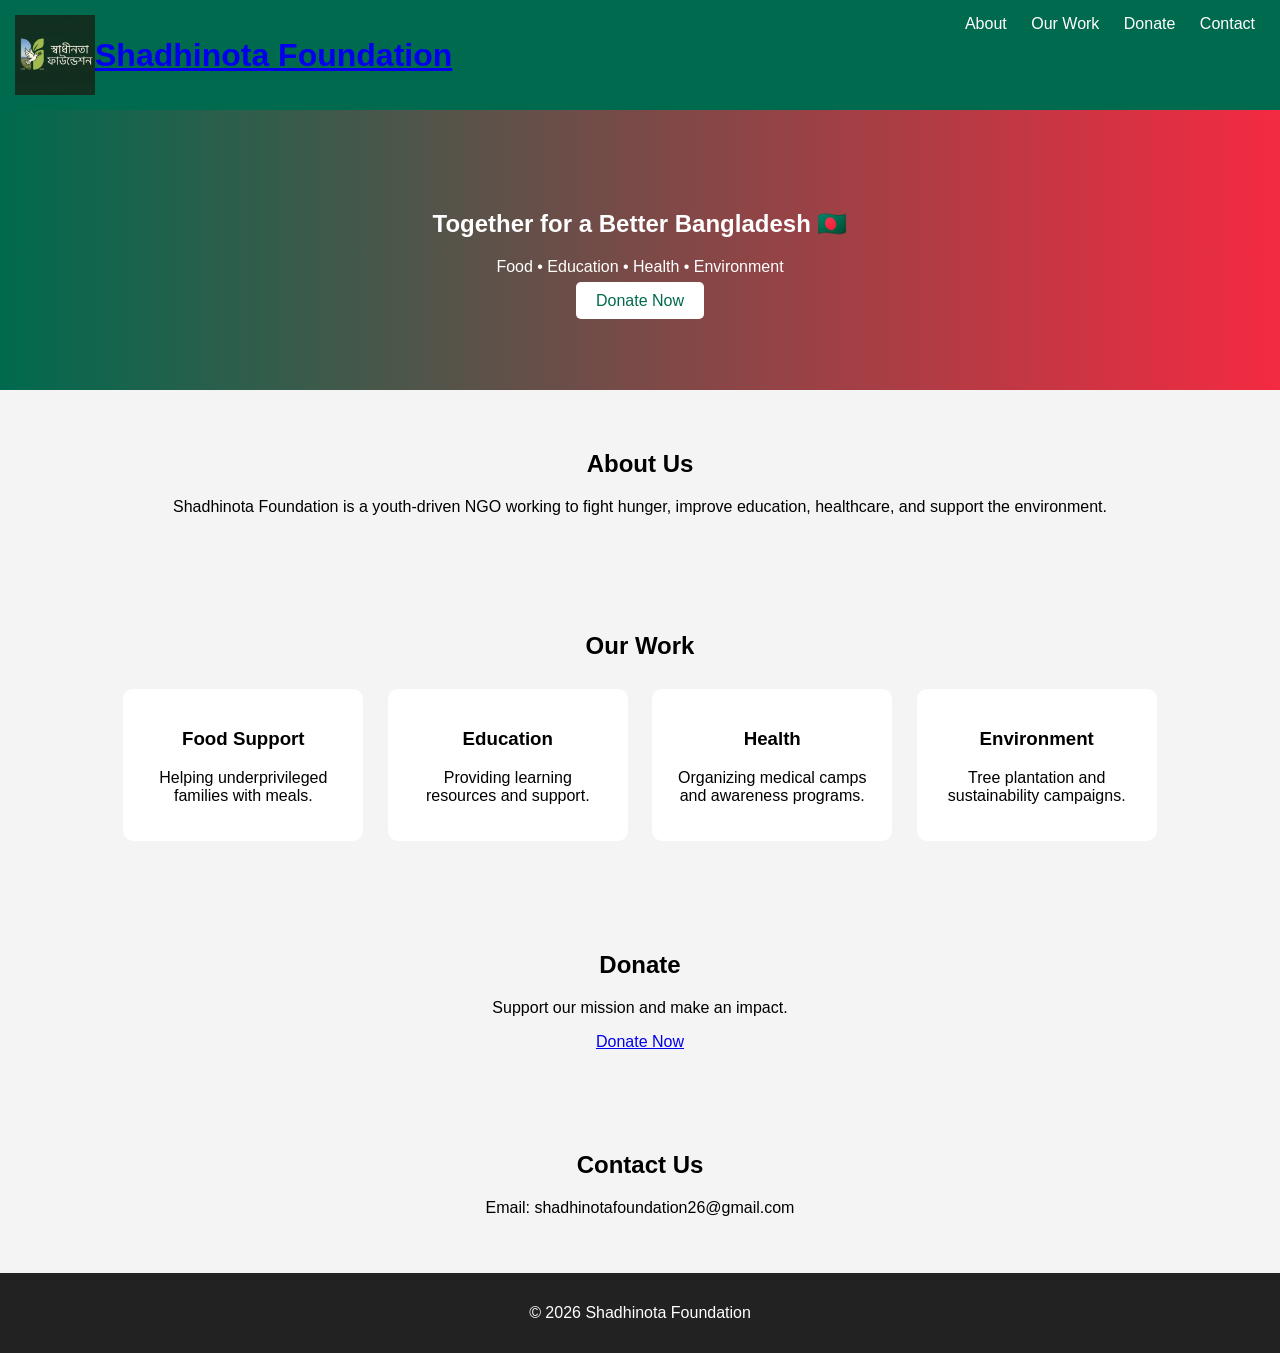
==== index.html @ 9b413566 "Update index.html" ====
<!DOCTYPE html>
<html lang="en">
<head>
    <meta charset="UTF-8">
    <title>Shadhinota Foundation</title>
    <link rel="stylesheet" href="style.css">
</head>

<body>

<header>
    <a href="index.html" class="logo-area">
    <img src="logo.png" alt="Logo">
    <h1>Shadhinota Foundation</h1>
</a>

    <nav>
        <a href="#about">About</a>
        <a href="#work">Our Work</a>
        <a href="#donate">Donate</a>
        <a href="#contact">Contact</a>
    </nav>
</header>

<section class="hero">
    <h2>Together for a Better Bangladesh 🇧🇩</h2>
    <p>Food • Education • Health • Environment</p>
    <a href="#donate" class="btn">Donate Now</a>
</section>

<section id="about">
    <h2>About Us</h2>
    <p>
        Shadhinota Foundation is a youth-driven NGO working to fight hunger,
        improve education, healthcare, and support the environment.
    </p>
</section>

<section id="work">
    <h2>Our Work</h2>

    <div class="card">
        <h3>Food Support</h3>
        <p>Helping underprivileged families with meals.</p>
    </div>

    <div class="card">
        <h3>Education</h3>
        <p>Providing learning resources and support.</p>
    </div>

    <div class="card">
        <h3>Health</h3>
        <p>Organizing medical camps and awareness programs.</p>
    </div>

    <div class="card">
        <h3>Environment</h3>
        <p>Tree plantation and sustainability campaigns.</p>
    </div>

</section>

<section id="donate" class="donate-section">
    <h2>Donate</h2>
    <p>Support our mission and make an impact.</p>

    <a href="donate.html" class="donate-btn">Donate Now</a>
</section>

<section id="contact">
    <h2>Contact Us</h2>
    <p>Email: shadhinotafoundation26@gmail.com</p>
</section>

<footer>
    <p>© 2026 Shadhinota Foundation</p>
</footer>

<script src="script.js"></script>
</body>
</html>
---- style.css ----
body {
    font-family: Arial;
    margin: 0;
    background: #f4f4f4;
}

header {
    background: #006a4e;
    color: white;
    padding: 15px;
    display: flex;
    justify-content: space-between;
}

nav a {
    color: white;
    margin: 10px;
    text-decoration: none;
}

.hero {
    background: linear-gradient(to right, #006a4e, #f42a41);
    color: white;
    text-align: center;
    padding: 80px 20px;
}

.btn {
    background: white;
    color: #006a4e;
    padding: 10px 20px;
    text-decoration: none;
    border-radius: 5px;
}

section {
    padding: 40px;
    text-align: center;
}

.card {
    background: white;
    margin: 10px;
    padding: 20px;
    display: inline-block;
    width: 200px;
    border-radius: 10px;
}

#donate button {
    background: #f42a41;
    color: white;
    padding: 10px 20px;
    border: none;
    border-radius: 5px;
}

footer {
    background: #222;
    color: white;
    text-align: center;
    padding: 15px;
}
.logo-area {
    display: flex;
    align-items: center;
}

.logo-area img {
    height: 80px !important;
    width: auto;
}

.qr-section {
    margin-top: 20px;
}

.qr-section img {
    width: 200px;
    border-radius: 10px;
}
.donate-page {
    text-align: center;
    padding: 50px;
}

.qr-big img {
    width: 300px;
    margin: 20px 0;
    border-radius: 10px;
header {
    padding: 20px 30px;
}
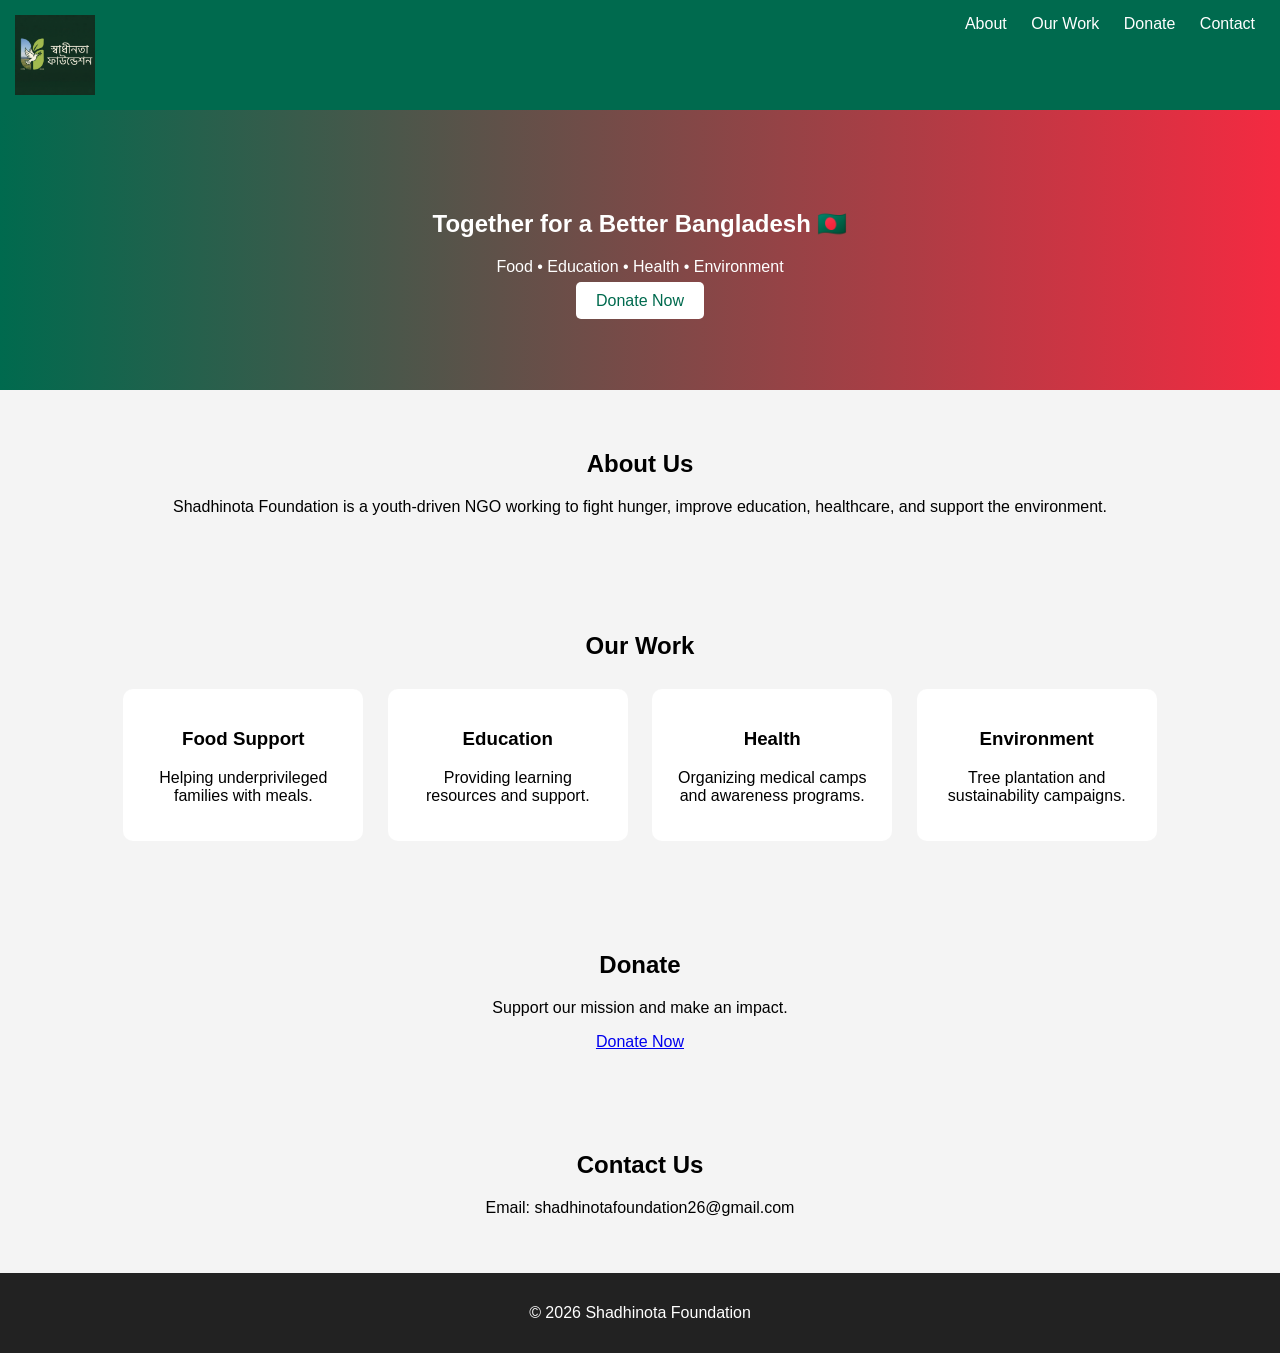
==== commit 896cb088: "Update index.html" ====
--- a/index.html
+++ b/index.html
@@ -11,7 +11,6 @@
 <header>
     <a href="index.html" class="logo-area">
     <img src="logo.png" alt="Logo">
-    <h1>Shadhinota Foundation</h1>
 </a>
 
     <nav>
--- a/style.css
+++ b/style.css
@@ -91,3 +91,35 @@
 header {
     padding: 20px 30px;
 }
+.logo-area {
+    display: flex;
+    align-items: center;
+    text-decoration: none;
+    color: white;
+}
+.logo-area:hover {
+    opacity: 0.8;
+}
+.logo-area {
+    display: flex;
+    align-items: center;
+    text-decoration: none;   /* removes underline */
+    color: white;            /* fixes purple text */
+}
+.logo-area h1 {
+    margin: 0;
+    font-size: 24px;
+    font-weight: bold;
+}
+    .logo-area img {
+    height: 70px;
+    margin-right: 12px;
+}
+    header {
+    background: #006a4e;
+    padding: 15px 30px;
+}
+
+.logo-area:hover {
+    opacity: 0.9;
+}
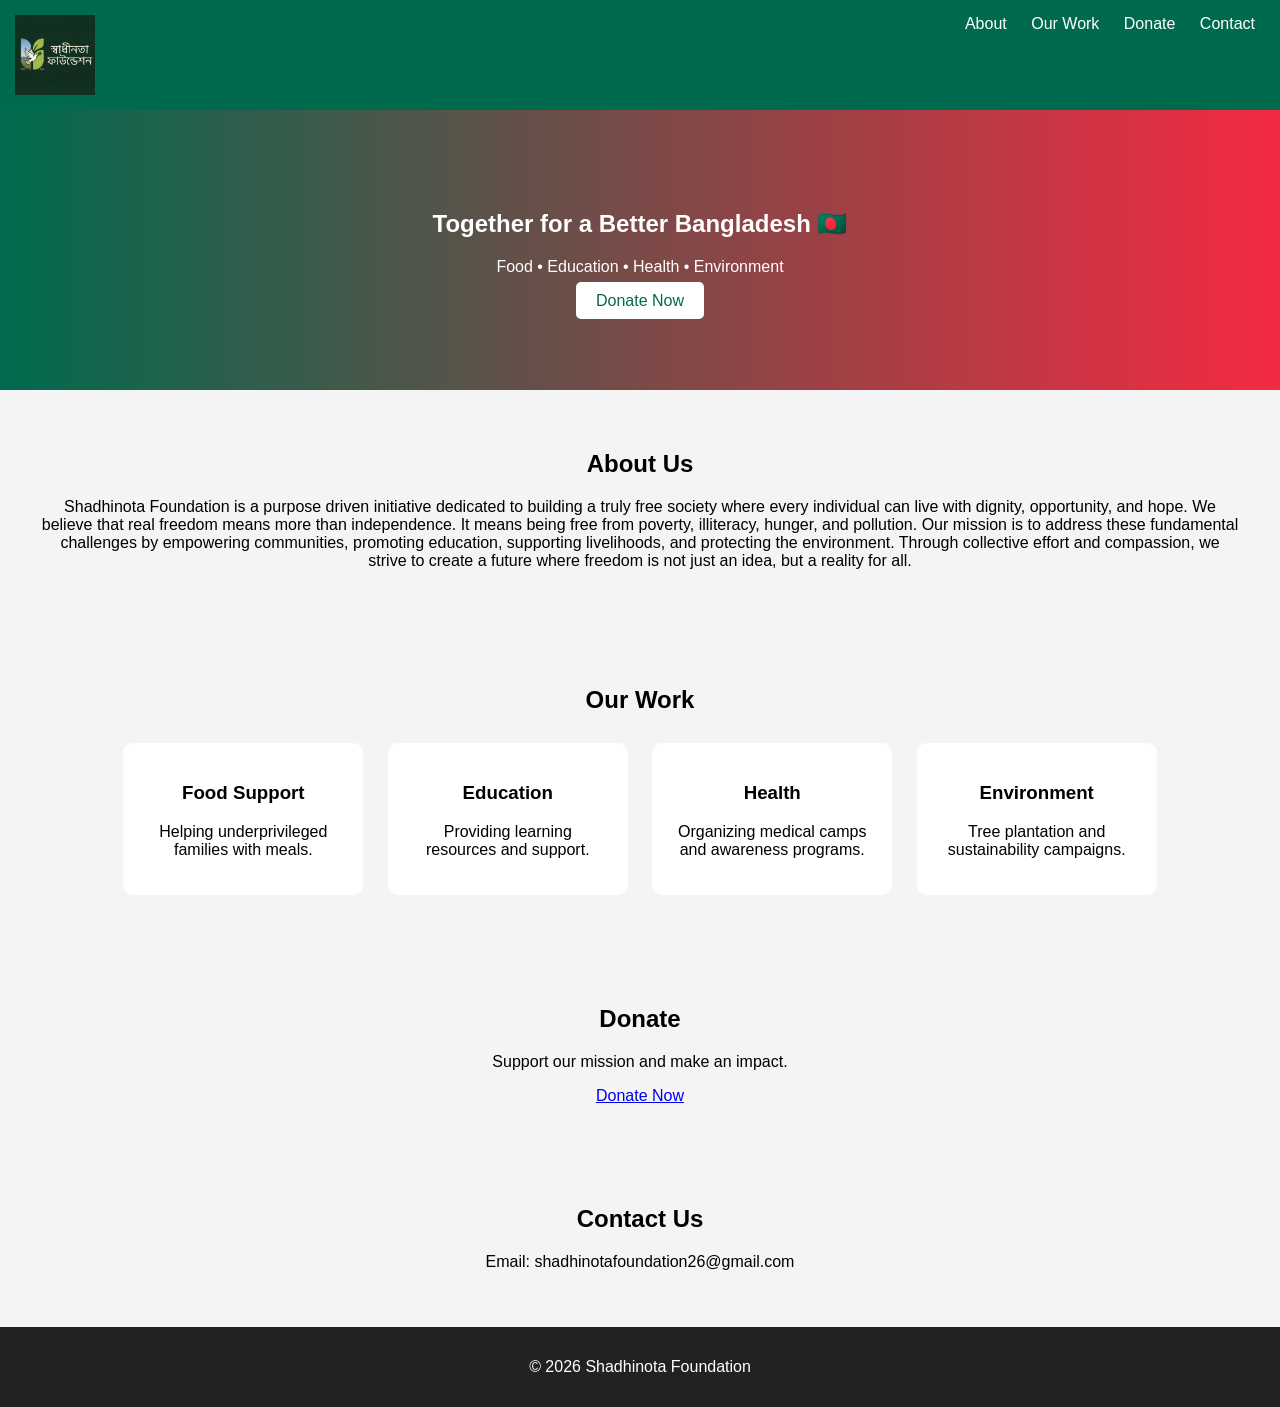
==== commit e48f9f50: "Update index.html" ====
--- a/index.html
+++ b/index.html
@@ -30,8 +30,8 @@
 <section id="about">
     <h2>About Us</h2>
     <p>
-        Shadhinota Foundation is a youth-driven NGO working to fight hunger,
-        improve education, healthcare, and support the environment.
+        Shadhinota Foundation is a purpose driven initiative dedicated to building a truly free society where every individual can live with dignity, opportunity, and hope. We believe that real freedom means more than independence. It means being free from poverty, illiteracy, hunger, and pollution. Our mission is to address these fundamental challenges by empowering communities, promoting education, supporting livelihoods, and protecting the environment. Through collective effort and compassion, we strive to create a future where freedom is not just an idea, but a reality for all.
+
     </p>
 </section>
 
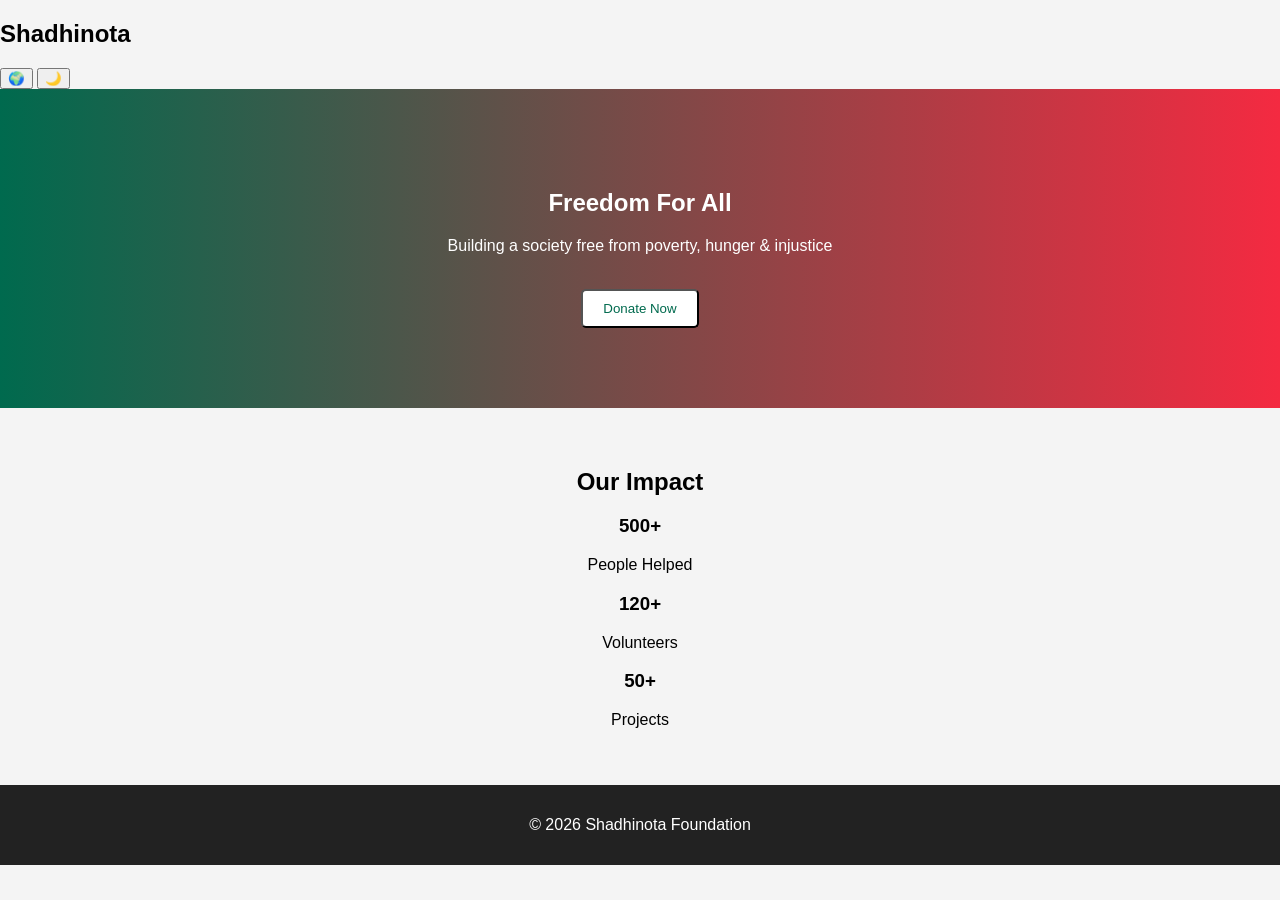
==== commit 27c34560: "Test index.html" ====
--- a/index.html
+++ b/index.html
@@ -1,75 +1,54 @@
 <!DOCTYPE html>
 <html lang="en">
 <head>
-    <meta charset="UTF-8">
-    <title>Shadhinota Foundation</title>
-    <link rel="stylesheet" href="style.css">
+<meta charset="UTF-8">
+<meta name="viewport" content="width=device-width, initial-scale=1.0">
+<title>Shadhinota Foundation</title>
+
+<link rel="stylesheet" href="style.css">
+<link href="https://fonts.googleapis.com/css2?family=Poppins:wght@300;400;600;700&display=swap" rel="stylesheet">
 </head>
 
 <body>
 
-<header>
-    <a href="index.html" class="logo-area">
-    <img src="logo.png" alt="Logo">
-</a>
+<nav>
+    <h2 onclick="scrollTop()">Shadhinota</h2>
+    <div>
+        <button onclick="toggleLang()">🌍</button>
+        <button onclick="toggleDark()">🌙</button>
+    </div>
+</nav>
 
-    <nav>
-        <a href="#about">About</a>
-        <a href="#work">Our Work</a>
-        <a href="#donate">Donate</a>
-        <a href="#contact">Contact</a>
-    </nav>
-</header>
-
+<!-- HERO -->
 <section class="hero">
-    <h2>Together for a Better Bangladesh 🇧🇩</h2>
-    <p>Food • Education • Health • Environment</p>
-    <a href="#donate" class="btn">Donate Now</a>
+    <div>
+        <h1 id="title">Freedom For All</h1>
+        <p id="subtitle">Building a society free from poverty, hunger & injustice</p>
+        <br>
+        <a href="donate.html"><button class="btn">Donate Now</button></a>
+    </div>
 </section>
 
-<section id="about">
-    <h2>About Us</h2>
-    <p>
-        Shadhinota Foundation is a purpose driven initiative dedicated to building a truly free society where every individual can live with dignity, opportunity, and hope. We believe that real freedom means more than independence. It means being free from poverty, illiteracy, hunger, and pollution. Our mission is to address these fundamental challenges by empowering communities, promoting education, supporting livelihoods, and protecting the environment. Through collective effort and compassion, we strive to create a future where freedom is not just an idea, but a reality for all.
+<!-- IMPACT -->
+<section class="section">
+    <h2 id="impactTitle">Our Impact</h2>
 
-    </p>
-</section>
+    <div class="dashboard">
+        <div class="box">
+            <h3>500+</h3>
+            <p id="p1">People Helped</p>
+        </div>
 
-<section id="work">
-    <h2>Our Work</h2>
+        <div class="box">
+            <h3>120+</h3>
+            <p id="p2">Volunteers</p>
+        </div>
 
-    <div class="card">
-        <h3>Food Support</h3>
-        <p>Helping underprivileged families with meals.</p>
+        <div class="box">
+            <h3>50+</h3>
+            <p id="p3">Projects</p>
+        </div>
     </div>
-
-    <div class="card">
-        <h3>Education</h3>
-        <p>Providing learning resources and support.</p>
-    </div>
-
-    <div class="card">
-        <h3>Health</h3>
-        <p>Organizing medical camps and awareness programs.</p>
-    </div>
-
-    <div class="card">
-        <h3>Environment</h3>
-        <p>Tree plantation and sustainability campaigns.</p>
-    </div>
-
-</section>
-
-<section id="donate" class="donate-section">
-    <h2>Donate</h2>
-    <p>Support our mission and make an impact.</p>
-
-    <a href="donate.html" class="donate-btn">Donate Now</a>
-</section>
-
-<section id="contact">
-    <h2>Contact Us</h2>
-    <p>Email: shadhinotafoundation26@gmail.com</p>
 </section>
 
 <footer>
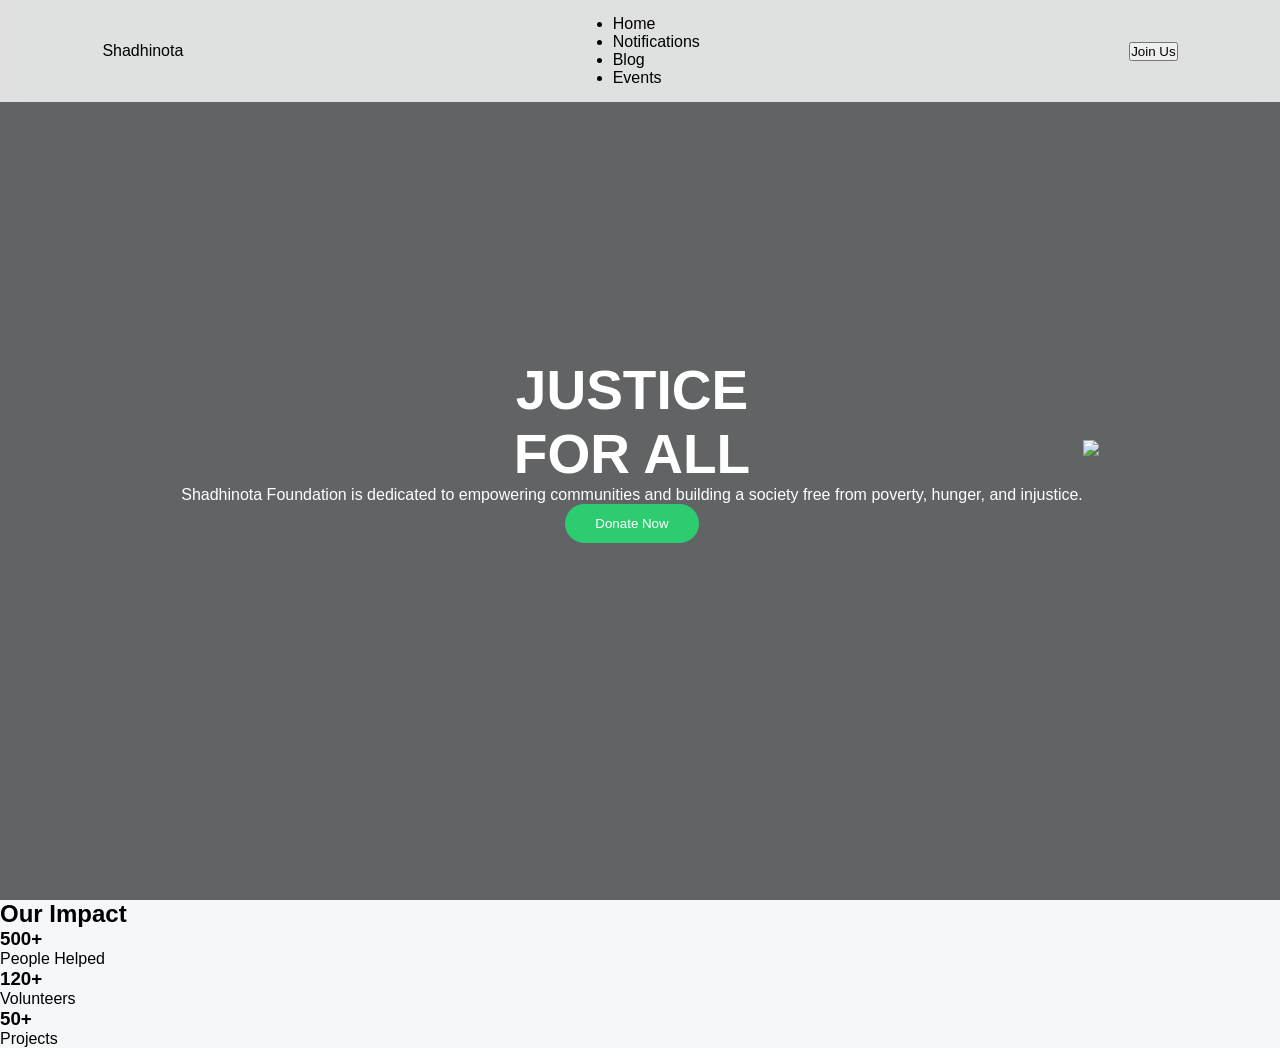
==== commit de933c58: "Update index.html" ====
--- a/index.html
+++ b/index.html
@@ -11,50 +11,59 @@
 
 <body>
 
-<nav>
-    <h2 onclick="scrollTop()">Shadhinota</h2>
-    <div>
-        <button onclick="toggleLang()">🌍</button>
-        <button onclick="toggleDark()">🌙</button>
+<!-- NAVBAR -->
+<nav class="navbar">
+    <div class="logo">Shadhinota</div>
+
+    <ul class="nav-links">
+        <li>Home</li>
+        <li>Notifications</li>
+        <li>Blog</li>
+        <li>Events</li>
+    </ul>
+
+    <div class="nav-right">
+        <a href="donate.html"><button class="join-btn">Join Us</button></a>
     </div>
 </nav>
 
 <!-- HERO -->
 <section class="hero">
-    <div>
-        <h1 id="title">Freedom For All</h1>
-        <p id="subtitle">Building a society free from poverty, hunger & injustice</p>
-        <br>
+    <div class="hero-content">
+        <h1>JUSTICE<br>FOR ALL</h1>
+        <p>
+            Shadhinota Foundation is dedicated to empowering communities
+            and building a society free from poverty, hunger, and injustice.
+        </p>
         <a href="donate.html"><button class="btn">Donate Now</button></a>
+    </div>
+
+    <div class="hero-image">
+        <img src="https://images.unsplash.com/photo-1607746882042-944635dfe10e">
     </div>
 </section>
 
 <!-- IMPACT -->
-<section class="section">
-    <h2 id="impactTitle">Our Impact</h2>
+<section class="impact">
+    <h2>Our Impact</h2>
 
-    <div class="dashboard">
-        <div class="box">
+    <div class="impact-grid">
+        <div class="impact-box">
             <h3>500+</h3>
-            <p id="p1">People Helped</p>
+            <p>People Helped</p>
         </div>
 
-        <div class="box">
+        <div class="impact-box">
             <h3>120+</h3>
-            <p id="p2">Volunteers</p>
+            <p>Volunteers</p>
         </div>
 
-        <div class="box">
+        <div class="impact-box">
             <h3>50+</h3>
-            <p id="p3">Projects</p>
+            <p>Projects</p>
         </div>
     </div>
 </section>
 
-<footer>
-    <p>© 2026 Shadhinota Foundation</p>
-</footer>
-
-<script src="script.js"></script>
 </body>
 </html>
--- a/style.css
+++ b/style.css
@@ -1,125 +1,148 @@
-body {
-    font-family: Arial;
-    margin: 0;
-    background: #f4f4f4;
+*{
+margin:0;
+padding:0;
+box-sizing:border-box;
+font-family:'Poppins',sans-serif;
 }
 
-header {
-    background: #006a4e;
-    color: white;
-    padding: 15px;
-    display: flex;
-    justify-content: space-between;
+body{
+background:#f5f7fa;
+transition:.3s;
 }
 
-nav a {
-    color: white;
-    margin: 10px;
-    text-decoration: none;
+.dark{
+background:#121212;
+color:white;
 }
 
-.hero {
-    background: linear-gradient(to right, #006a4e, #f42a41);
-    color: white;
-    text-align: center;
-    padding: 80px 20px;
+/* NAV */
+nav{
+position:fixed;
+width:100%;
+padding:15px 8%;
+display:flex;
+justify-content:space-between;
+align-items:center;
+background:rgba(255,255,255,0.8);
+backdrop-filter:blur(10px);
+z-index:1000;
 }
 
-.btn {
-    background: white;
-    color: #006a4e;
-    padding: 10px 20px;
-    text-decoration: none;
-    border-radius: 5px;
+.dark nav{
+background:rgba(0,0,0,0.7);
 }
 
-section {
-    padding: 40px;
-    text-align: center;
+nav h2{
+cursor:pointer;
+color:#2ecc71;
 }
 
-.card {
-    background: white;
-    margin: 10px;
-    padding: 20px;
-    display: inline-block;
-    width: 200px;
-    border-radius: 10px;
+/* HERO */
+.hero{
+height:100vh;
+background:linear-gradient(rgba(0,0,0,.6),rgba(0,0,0,.6)),
+url('https://images.unsplash.com/photo-1524492412937-b28074a5d7da');
+background-size:cover;
+background-position:center;
+display:flex;
+justify-content:center;
+align-items:center;
+text-align:center;
+color:white;
+padding:20px;
 }
 
-#donate button {
-    background: #f42a41;
-    color: white;
-    padding: 10px 20px;
-    border: none;
-    border-radius: 5px;
+.hero h1{
+font-size:55px;
 }
 
-footer {
-    background: #222;
-    color: white;
-    text-align: center;
-    padding: 15px;
-}
-.logo-area {
-    display: flex;
-    align-items: center;
+.btn{
+padding:12px 30px;
+background:#2ecc71;
+border:none;
+border-radius:30px;
+color:white;
+cursor:pointer;
+transition:.3s;
 }
 
-.logo-area img {
-    height: 80px !important;
-    width: auto;
+.btn:hover{
+transform:scale(1.05);
 }
 
-.qr-section {
-    margin-top: 20px;
+/* SECTION */
+.section{
+padding:120px 10%;
+text-align:center;
 }
 
-.qr-section img {
-    width: 200px;
-    border-radius: 10px;
-}
-.donate-page {
-    text-align: center;
-    padding: 50px;
+/* DASHBOARD */
+.dashboard{
+display:flex;
+justify-content:center;
+gap:30px;
+flex-wrap:wrap;
 }
 
-.qr-big img {
-    width: 300px;
-    margin: 20px 0;
-    border-radius: 10px;
-header {
-    padding: 20px 30px;
-}
-.logo-area {
-    display: flex;
-    align-items: center;
-    text-decoration: none;
-    color: white;
-}
-.logo-area:hover {
-    opacity: 0.8;
-}
-.logo-area {
-    display: flex;
-    align-items: center;
-    text-decoration: none;   /* removes underline */
-    color: white;            /* fixes purple text */
-}
-.logo-area h1 {
-    margin: 0;
-    font-size: 24px;
-    font-weight: bold;
-}
-    .logo-area img {
-    height: 70px;
-    margin-right: 12px;
-}
-    header {
-    background: #006a4e;
-    padding: 15px 30px;
+.box{
+background:white;
+padding:30px;
+border-radius:20px;
+box-shadow:0 10px 30px rgba(0,0,0,.08);
+width:220px;
+transition:.3s;
 }
 
-.logo-area:hover {
-    opacity: 0.9;
+.box:hover{
+transform:translateY(-10px);
 }
+
+.dark .box{
+background:#1e1e1e;
+}
+
+/* DONATE PAGE */
+.donate-container{
+display:flex;
+gap:30px;
+justify-content:center;
+flex-wrap:wrap;
+margin-top:40px;
+}
+
+.donate-card{
+background:white;
+padding:30px;
+border-radius:20px;
+box-shadow:0 10px 30px rgba(0,0,0,.08);
+width:280px;
+transition:.3s;
+}
+
+.donate-card:hover{
+transform:translateY(-10px);
+}
+
+.donate-card img{
+width:200px;
+margin:15px 0;
+}
+
+.copy{
+background:#eee;
+padding:10px;
+border-radius:10px;
+cursor:pointer;
+}
+
+.dark .donate-card{
+background:#1e1e1e;
+}
+
+/* FOOTER */
+footer{
+background:#111;
+color:white;
+padding:20px;
+text-align:center;
+}
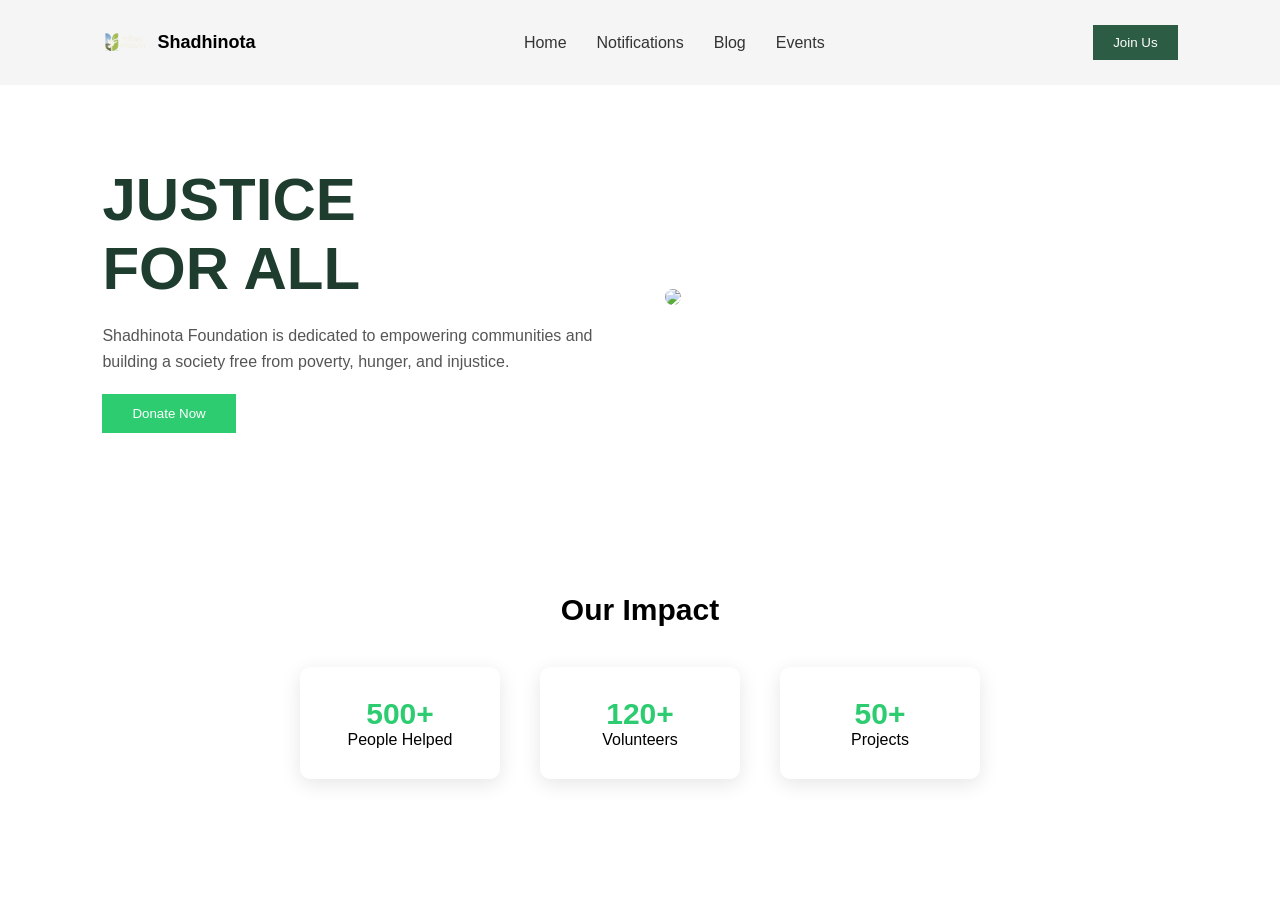
==== commit 3a29b105: "Update index.html" ====
--- a/index.html
+++ b/index.html
@@ -13,7 +13,11 @@
 
 <!-- NAVBAR -->
 <nav class="navbar">
-    <div class="logo">Shadhinota</div>
+    
+    <div class="logo-container">
+        <img src="logo.png" class="logo-img">
+        <span class="logo-text">Shadhinota</span>
+    </div>
 
     <ul class="nav-links">
         <li>Home</li>
@@ -23,8 +27,11 @@
     </ul>
 
     <div class="nav-right">
-        <a href="donate.html"><button class="join-btn">Join Us</button></a>
+        <a href="donate.html">
+            <button class="join-btn">Join Us</button>
+        </a>
     </div>
+
 </nav>
 
 <!-- HERO -->
--- a/style.css
+++ b/style.css
@@ -5,144 +5,126 @@
 font-family:'Poppins',sans-serif;
 }
 
-body{
-background:#f5f7fa;
-transition:.3s;
-}
-
-.dark{
-background:#121212;
-color:white;
-}
-
-/* NAV */
-nav{
-position:fixed;
-width:100%;
-padding:15px 8%;
+/* NAVBAR */
+.navbar{
 display:flex;
 justify-content:space-between;
 align-items:center;
-background:rgba(255,255,255,0.8);
-backdrop-filter:blur(10px);
-z-index:1000;
+padding:20px 8%;
+background:#f5f5f5;
 }
 
-.dark nav{
-background:rgba(0,0,0,0.7);
+.logo{
+font-weight:700;
+font-size:20px;
 }
 
-nav h2{
-cursor:pointer;
-color:#2ecc71;
+.nav-links{
+display:flex;
+gap:30px;
+list-style:none;
 }
 
-/* HERO */
-.hero{
-height:100vh;
-background:linear-gradient(rgba(0,0,0,.6),rgba(0,0,0,.6)),
-url('https://images.unsplash.com/photo-1524492412937-b28074a5d7da');
-background-size:cover;
-background-position:center;
-display:flex;
-justify-content:center;
-align-items:center;
-text-align:center;
-color:white;
-padding:20px;
+.nav-links li{
+cursor:pointer;
+color:#333;
 }
 
-.hero h1{
-font-size:55px;
+.join-btn{
+background:#2d5c44;
+color:white;
+padding:10px 20px;
+border:none;
+cursor:pointer;
+}
+
+/* HERO SECTION */
+.hero{
+display:flex;
+align-items:center;
+justify-content:space-between;
+padding:80px 8%;
+gap:50px;
+}
+
+.hero-content{
+flex:1;
+}
+
+.hero-content h1{
+font-size:60px;
+font-weight:700;
+color:#1e3d2f;
+}
+
+.hero-content p{
+margin:20px 0;
+color:#555;
+line-height:1.6;
 }
 
 .btn{
 padding:12px 30px;
 background:#2ecc71;
 border:none;
-border-radius:30px;
 color:white;
 cursor:pointer;
-transition:.3s;
 }
 
-.btn:hover{
-transform:scale(1.05);
+/* IMAGE SIDE */
+.hero-image{
+flex:1;
 }
 
-/* SECTION */
-.section{
-padding:120px 10%;
+.hero-image img{
+width:100%;
+border-radius:10px;
+}
+
+/* IMPACT */
+.impact{
+padding:80px 8%;
 text-align:center;
 }
 
-/* DASHBOARD */
-.dashboard{
+.impact h2{
+font-size:30px;
+margin-bottom:40px;
+}
+
+.impact-grid{
 display:flex;
 justify-content:center;
-gap:30px;
+gap:40px;
 flex-wrap:wrap;
 }
 
-.box{
+.impact-box{
 background:white;
 padding:30px;
-border-radius:20px;
-box-shadow:0 10px 30px rgba(0,0,0,.08);
-width:220px;
-transition:.3s;
+border-radius:10px;
+box-shadow:0 5px 20px rgba(0,0,0,0.1);
+width:200px;
 }
 
-.box:hover{
-transform:translateY(-10px);
+.impact-box h3{
+font-size:30px;
+color:#2ecc71;
+}
+/* LOGO */
+.logo-container{
+display:flex;
+align-items:center;
+gap:10px;
 }
 
-.dark .box{
-background:#1e1e1e;
+.logo-img{
+width:45px;
+height:45px;
+object-fit:contain;
 }
 
-/* DONATE PAGE */
-.donate-container{
-display:flex;
-gap:30px;
-justify-content:center;
-flex-wrap:wrap;
-margin-top:40px;
+.logo-text{
+font-weight:600;
+font-size:18px;
 }
-
-.donate-card{
-background:white;
-padding:30px;
-border-radius:20px;
-box-shadow:0 10px 30px rgba(0,0,0,.08);
-width:280px;
-transition:.3s;
-}
-
-.donate-card:hover{
-transform:translateY(-10px);
-}
-
-.donate-card img{
-width:200px;
-margin:15px 0;
-}
-
-.copy{
-background:#eee;
-padding:10px;
-border-radius:10px;
-cursor:pointer;
-}
-
-.dark .donate-card{
-background:#1e1e1e;
-}
-
-/* FOOTER */
-footer{
-background:#111;
-color:white;
-padding:20px;
-text-align:center;
-}
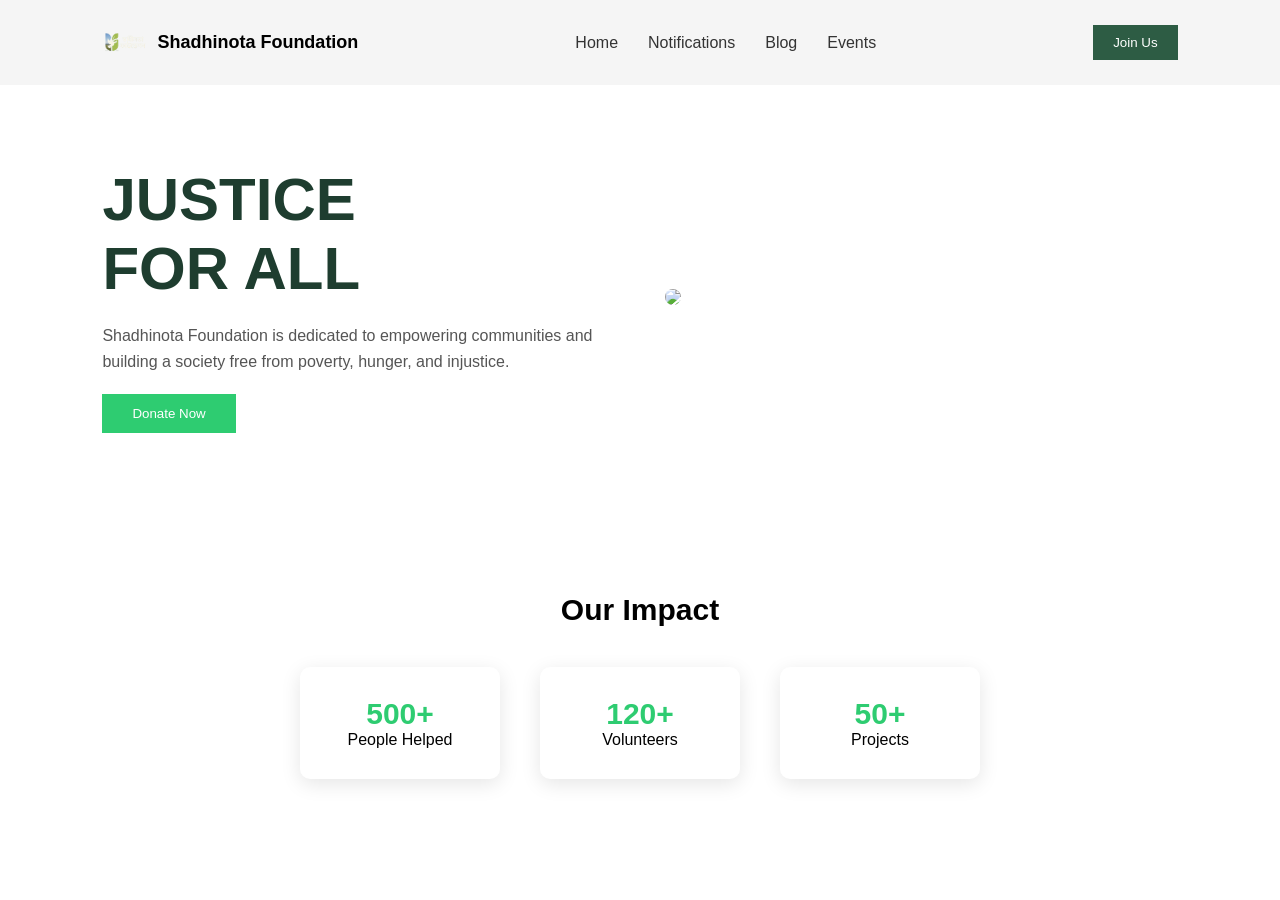
==== commit 3d787eec: "Update index.html" ====
--- a/index.html
+++ b/index.html
@@ -16,7 +16,7 @@
     
     <div class="logo-container">
         <img src="logo.png" class="logo-img">
-        <span class="logo-text">Shadhinota</span>
+        <span class="logo-text">Shadhinota Foundation</span>
     </div>
 
     <ul class="nav-links">
